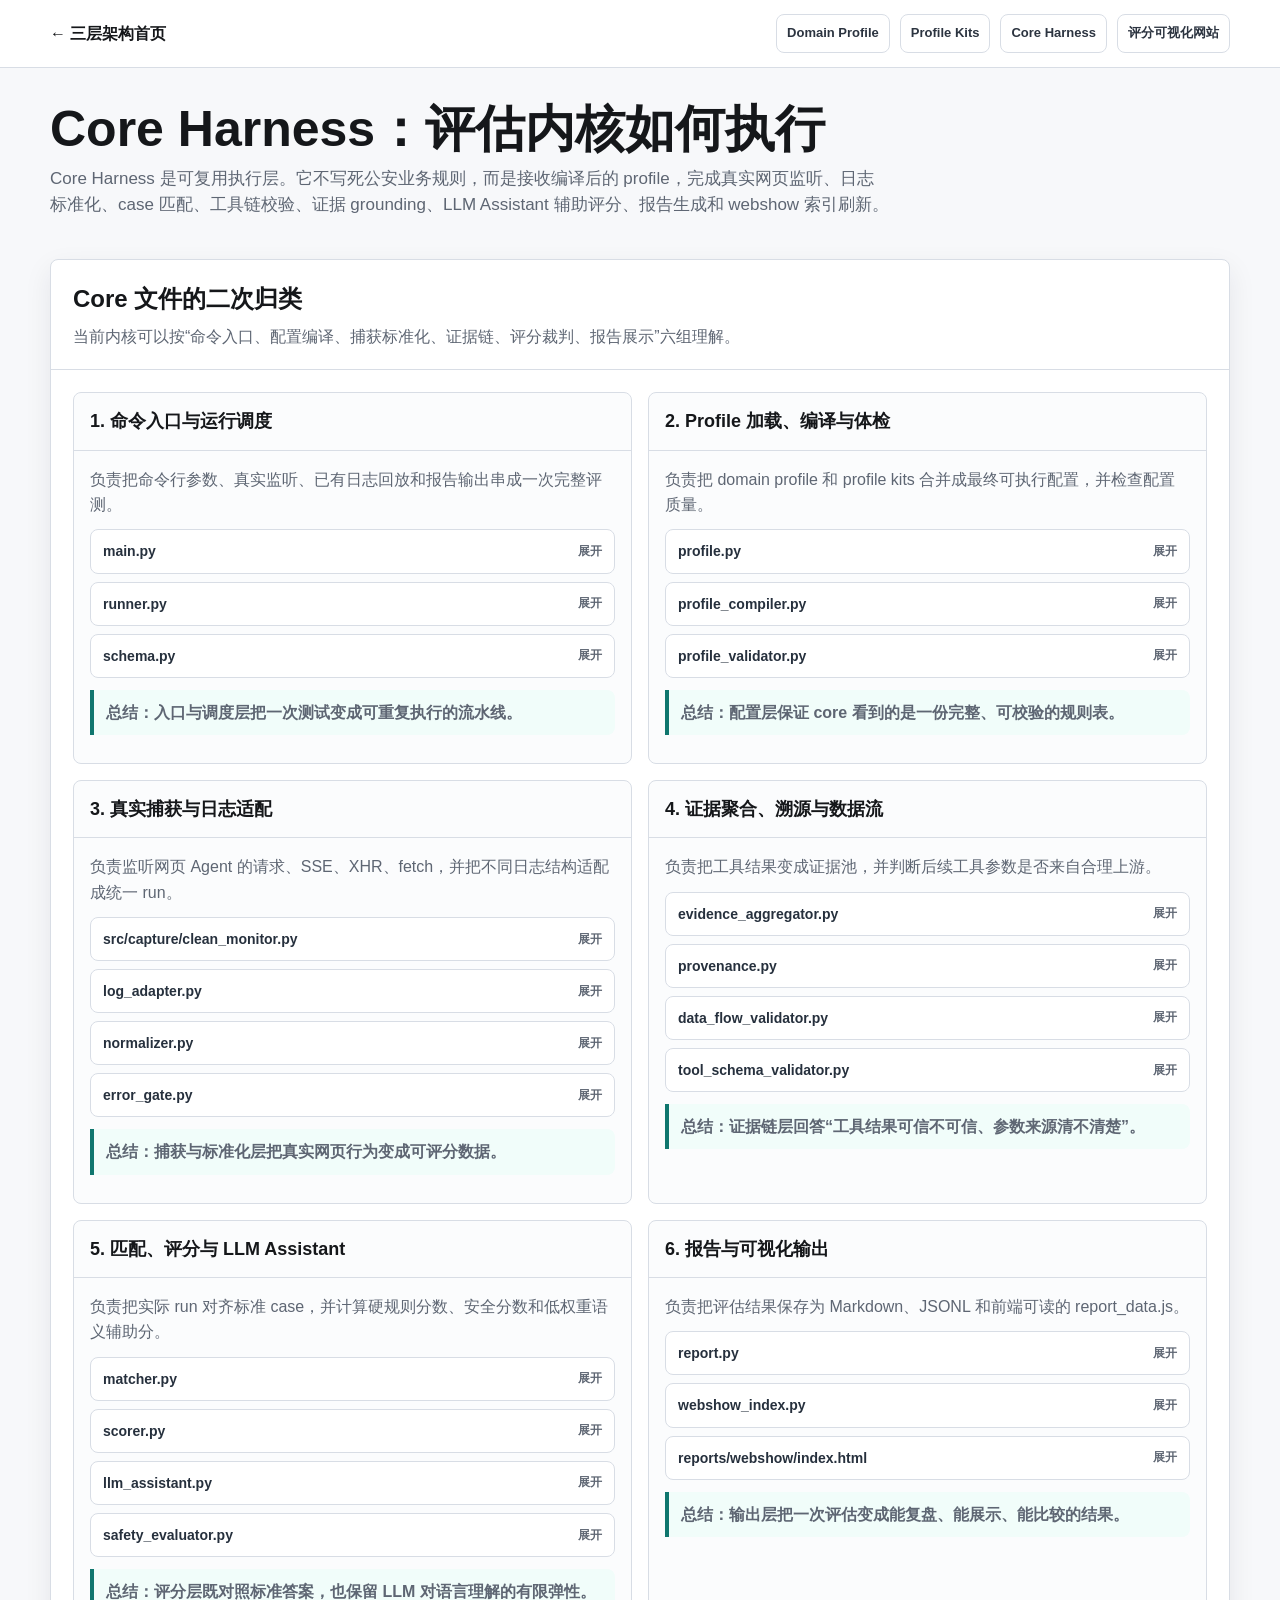
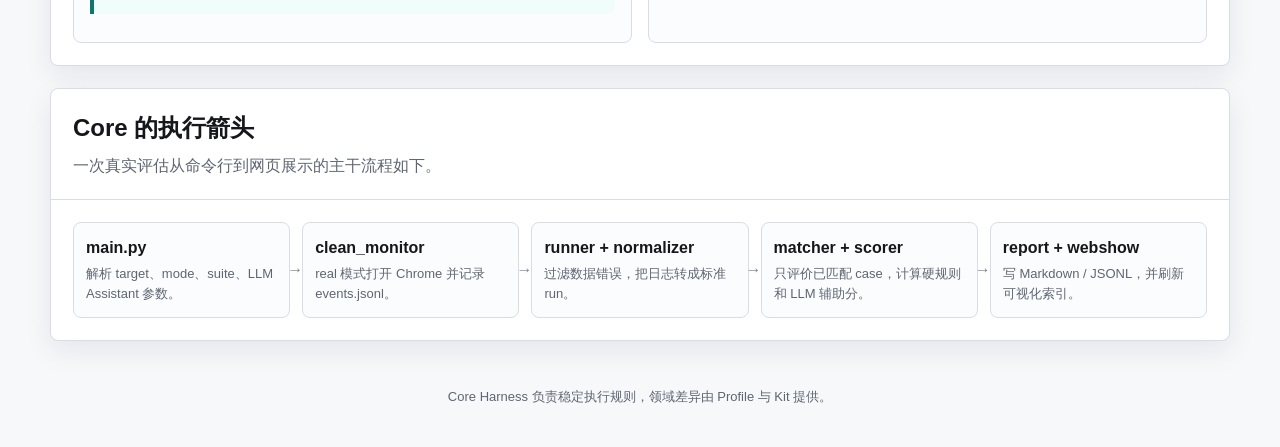
==== docs/project_logic/core-harness.html @ ea965fe9 "Move public site to docs for GitHub Pages" ====
<!doctype html>
<html lang="zh-CN">
<head>
  <meta charset="utf-8" />
  <meta name="viewport" content="width=device-width, initial-scale=1" />
  <title>Core Harness Details</title>
  <link rel="stylesheet" href="detail.css" />
</head>
<body>
  <header>
    <div class="shell nav">
      <a class="brand" href="index.html">← 三层架构首页</a>
      <nav class="links">
        <a href="domain-profile.html">Domain Profile</a>
        <a href="profile-kits.html">Profile Kits</a>
        <a href="core-harness.html">Core Harness</a>
        <a href="../webshow/index.html">评分可视化网站</a>
      </nav>
    </div>
  </header>

  <main class="shell">
    <div class="hero">
      <h1>Core Harness：评估内核如何执行</h1>
      <p class="lead">Core Harness 是可复用执行层。它不写死公安业务规则，而是接收编译后的 profile，完成真实网页监听、日志标准化、case 匹配、工具链校验、证据 grounding、LLM Assistant 辅助评分、报告生成和 webshow 索引刷新。</p>
    </div>

    <section>
      <div class="section-head">
        <h2>Core 文件的二次归类</h2>
        <p>当前内核可以按“命令入口、配置编译、捕获标准化、证据链、评分裁判、报告展示”六组理解。</p>
      </div>
      <div class="content category-grid">
        <div class="category">
          <h3>1. 命令入口与运行调度</h3>
          <div class="category-body">
            <p>负责把命令行参数、真实监听、已有日志回放和报告输出串成一次完整评测。</p>
            <div class="file-list">
              <details class="file-detail">
                <summary>main.py</summary>
                <div>
                  <p>命令入口，支持 <code>--target &lt;profile&gt;.&lt;mode&gt;.&lt;suite&gt;</code> 快速切换场景、运行模式和测试集；真实模式会先打开浏览器监听，再进入评估。</p>
                  <pre><code>parser.add_argument("--target", default="")
parser.add_argument("--mode", choices=["mock", "events", "real"], default="mock")
_apply_target(args)</code></pre>
                  <p class="summary-line">总结：它让不同 Agent / 不同场景可以通过一个参数切换。</p>
                </div>
              </details>
              <details class="file-detail">
                <summary>runner.py</summary>
                <div>
                  <p>评估总调度器，执行错误闸门、加载 case、标准化日志、匹配 run、调用 LLM Assistant、打分并写出报告；未匹配到真实运行的 case 会被跳过。</p>
                  <pre><code>matched_run = match_case_to_run(case, runs)
if matched_run is None:
    continue
result = score_case(case, matched_run, profile=profile, llm_assistant=judge)</code></pre>
                  <p class="summary-line">总结：它只评价真正跑过的任务，避免“未跑 case”污染报告。</p>
                </div>
              </details>
              <details class="file-detail">
                <summary>schema.py</summary>
                <div>
                  <p>定义核心评分结果对象和 schema 名称，是 JSONL、Markdown 与 webshow 之间共享的数据形状。</p>
                  <pre><code>@dataclass
class ScoreResult:
    case_id: str
    run_id: str | None
    dimension_scores: dict[str, int]</code></pre>
                  <p class="summary-line">总结：它让所有评估产物有统一骨架。</p>
                </div>
              </details>
            </div>
            <p class="summary-line">总结：入口与调度层把一次测试变成可重复执行的流水线。</p>
          </div>
        </div>

        <div class="category">
          <h3>2. Profile 加载、编译与体检</h3>
          <div class="category-body">
            <p>负责把 domain profile 和 profile kits 合并成最终可执行配置，并检查配置质量。</p>
            <div class="file-list">
              <details class="file-detail">
                <summary>profile.py</summary>
                <div>
                  <p>读取领域入口文件，加载各个 JSON 配置，调用编译器合并 kit，并生成工具别名和 skill map。</p>
                  <pre><code>profile = compile_profile(raw_profile, sections=sections, kit_dir=PROFILE_KIT_DIR)
profile["tool_aliases"] = _build_tool_aliases(profile)
profile["skill_map"] = _build_skill_map(profile)</code></pre>
                  <p class="summary-line">总结：它是 profile 进入内核的总入口。</p>
                </div>
              </details>
              <details class="file-detail">
                <summary>profile_compiler.py</summary>
                <div>
                  <p>按 <code>uses</code> 加载多个 kit，深度合并默认值和领域覆盖，并展开工具 archetype 与参数 fragment。</p>
                  <pre><code>for kit_ref in _kit_refs(profile):
    compiled = _deep_merge(compiled, _kit_payload(kit))
compiled = _expand_tool_registry(compiled)</code></pre>
                  <p class="summary-line">总结：它把“通用模板 + 领域差异”编成一份规则。</p>
                </div>
              </details>
              <details class="file-detail">
                <summary>profile_validator.py</summary>
                <div>
                  <p>校验 profile 是否缺少工具名、log adapter、evidence aggregator、response claim、安全策略和 case 引用。</p>
                  <pre><code>_validate_tools(tools, errors)
_validate_evidence_aggregator(normalizer_map.get("evidence_aggregator") or {}, warnings)
_validate_cases(cases, tool_names, meta_tools, warnings)</code></pre>
                  <p class="summary-line">总结：它在评分前先做配置体检，减少隐性错配。</p>
                </div>
              </details>
            </div>
            <p class="summary-line">总结：配置层保证 core 看到的是一份完整、可校验的规则表。</p>
          </div>
        </div>

        <div class="category">
          <h3>3. 真实捕获与日志适配</h3>
          <div class="category-body">
            <p>负责监听网页 Agent 的请求、SSE、XHR、fetch，并把不同日志结构适配成统一 run。</p>
            <div class="file-list">
              <details class="file-detail">
                <summary>src/capture/clean_monitor.py</summary>
                <div>
                  <p>用 Playwright 打开独立 Chrome，捕获相关 URL 的请求、响应元数据、SSE 消息和分页结果摘要；不会记录认证头和 cookie。</p>
                  <pre><code>context.expose_function("__agentEvalEmit", emit)
context.add_init_script(_fetch_capture_script(...))
events.write(event)</code></pre>
                  <p class="summary-line">总结：它把真实网页交互保存为可复盘的 events.jsonl。</p>
                </div>
              </details>
              <details class="file-detail">
                <summary>log_adapter.py</summary>
                <div>
                  <p>根据 <code>normalizer_map.log_adapter</code> 读取 request、message、tool trace、final response 和 usage；适配层来自配置，不依赖具体网站硬编码。</p>
                  <pre><code>if kind in set(adapter.get("message_event_kinds") or []):
    current["messages"].append(_get_path(event, adapter.get("message_data_path") or ["data"]))</code></pre>
                  <p class="summary-line">总结：它让“不同网站日志格式”可以通过 profile 适配。</p>
                </div>
              </details>
              <details class="file-detail">
                <summary>normalizer.py</summary>
                <div>
                  <p>把 raw events 分组成 run，并生成 observed：任务理解、显式计划、skill 链、工具链、工具结果、证据、最终回答和安全标志。</p>
                  <pre><code>observed = {
  "task_understanding": _infer_task_understanding(task, tool_items, config),
  "explicit_plan": _extract_explicit_plan(tool_items),
  "oracle_evidence": aggregate_evidence(evidence_summaries, config),
}</code></pre>
                  <p class="summary-line">总结：它把嘈杂日志翻译成评分器可读的标准结构。</p>
                </div>
              </details>
              <details class="file-detail">
                <summary>error_gate.py</summary>
                <div>
                  <p>在生成报告前识别数据源错误和不可评价 run。若只有 data error 且没有可评价输出，则中止报告；若刷新或重试后恢复，则保留恢复后的 run。</p>
                  <pre><code>runs, trace, skipped_error_check = filter_evaluable_runs(runs, trace)
if raw_error_check.has_error and not runs:
    raise AgentDataError(raw_error_check)</code></pre>
                  <p class="summary-line">总结：它避免系统数据异常被误评为 Agent 能力问题。</p>
                </div>
              </details>
            </div>
            <p class="summary-line">总结：捕获与标准化层把真实网页行为变成可评分数据。</p>
          </div>
        </div>

        <div class="category">
          <h3>4. 证据聚合、溯源与数据流</h3>
          <div class="category-body">
            <p>负责把工具结果变成证据池，并判断后续工具参数是否来自合理上游。</p>
            <div class="file-list">
              <details class="file-detail">
                <summary>evidence_aggregator.py</summary>
                <div>
                  <p>聚合分页检索结果，输出全局统计、已观察页、覆盖率、分数统计、地点/分组统计和 sample summary；当前 grounding 按观察到的分页结果集合聚合。</p>
                  <pre><code>all_items = [item for summary in sets for item in summary.get("items") or []]
coverage_ratio = round(observed_count / total_count, 4)
sample_items = _sample_items_for_report(all_items, rules)</code></pre>
                  <p class="summary-line">总结：它把一页页结果压成可审计的 evidence set。</p>
                </div>
              </details>
              <details class="file-detail">
                <summary>provenance.py</summary>
                <div>
                  <p>给每次工具输出创建 result_key，并按 registry 规则把后续参数连接到上游结果，形成显式或推断的数据来源边。</p>
                  <pre><code>result_index = _build_result_index(tool_results)
_add_edge(call, edges, rule, source_key, source, "inferred_by_value", matched=True, value=value)</code></pre>
                  <p class="summary-line">总结：它记录“参数从哪里来”。</p>
                </div>
              </details>
              <details class="file-detail">
                <summary>data_flow_validator.py</summary>
                <div>
                  <p>读取 tool_registry 中的数据流规则，优先检查 provenance 边；没有边时才回退到值匹配，判断流程是否合理。</p>
                  <pre><code>source = _arg_source(call, rule.get("arg_name"))
ok = source.get("matched") is True and source.get("source_tool") == rule.get("source_tool")</code></pre>
                  <p class="summary-line">总结：它把来源档案变成数据流分数。</p>
                </div>
              </details>
              <details class="file-detail">
                <summary>tool_schema_validator.py</summary>
                <div>
                  <p>用 tool_registry 检查工具是否存在、参数是否必填、枚举值是否合法、成对参数是否齐全，以及禁止工具是否被调用。</p>
                  <pre><code>for arg in required_args:
    if arg not in args:
        failures.append("missing_required_arg")</code></pre>
                  <p class="summary-line">总结：它检查 Agent 有没有正确使用工具接口。</p>
                </div>
              </details>
            </div>
            <p class="summary-line">总结：证据链层回答“工具结果可信不可信、参数来源清不清楚”。</p>
          </div>
        </div>

        <div class="category">
          <h3>5. 匹配、评分与 LLM Assistant</h3>
          <div class="category-body">
            <p>负责把实际 run 对齐标准 case，并计算硬规则分数、安全分数和低权重语义辅助分。</p>
            <div class="file-list">
              <details class="file-detail">
                <summary>matcher.py</summary>
                <div>
                  <p>根据 case 的 match 规则、用户原始问题、normalized understanding 和最终回答，选择最合适的 run。</p>
                  <pre><code>final_text = ((observed.get("final_response") or {}).get("text") or "")
haystack = f"{run.get('user_task')} {final_text}"</code></pre>
                  <p class="summary-line">总结：它决定“这次真实任务该对照哪个标准答案”。</p>
                </div>
              </details>
              <details class="file-detail">
                <summary>scorer.py</summary>
                <div>
                  <p>计算 task_understanding、planning、skill、tool、arguments、data_flow、grounding、response_quality、safety 等维度，并按 profile 权重加权。</p>
                  <pre><code>score = round(sum(dimensions[key] * weights[key] for key in dimensions))
passed = score >= get_pass_threshold(profile) and (not failures or not _fail_on_any_failure(profile))</code></pre>
                  <p class="summary-line">总结：它把实际表现压缩成可解释的总分和 pass/fail。</p>
                </div>
              </details>
              <details class="file-detail">
                <summary>llm_assistant.py</summary>
                <div>
                  <p>通过 OpenAI-compatible API 提供两个模块：judge 只参与 task_understanding 和 planning，summary 只生成扣分一句话，不改变硬规则结果。</p>
                  <pre><code>JUDGED_DIMENSIONS = ["task_understanding", "planning"]
"planning": "Score only observed_explicit_plan_raw against expected_plan."</code></pre>
                  <p class="summary-line">总结：它增强语义容错，但不替代工具链和证据硬评估。</p>
                </div>
              </details>
              <details class="file-detail">
                <summary>safety_evaluator.py</summary>
                <div>
                  <p>执行 safety_policy 中的风险检测、回答标志、禁止项和关键失败映射，让通用安全协议与领域安全要求分离。</p>
                  <pre><code>text = (((observed.get("final_response") or {}).get("text")) or "")
policy = ((profile or {}).get("safety_policy") or {})</code></pre>
                  <p class="summary-line">总结：它把安全边界从硬编码迁移到配置策略。</p>
                </div>
              </details>
            </div>
            <p class="summary-line">总结：评分层既对照标准答案，也保留 LLM 对语言理解的有限弹性。</p>
          </div>
        </div>

        <div class="category">
          <h3>6. 报告与可视化输出</h3>
          <div class="category-body">
            <p>负责把评估结果保存为 Markdown、JSONL 和前端可读的 report_data.js。</p>
            <div class="file-list">
              <details class="file-detail">
                <summary>report.py</summary>
                <div>
                  <p>生成 Markdown 报告，只展示已观察到的 case；报告包含实验快照、LLM Assistant 状态、权重、维度分、扣分项、证据矩阵和最终回答。</p>
                  <pre><code>observed_results = [result for result in results if _is_observed_result(result)]
f"- Cases: {len(observed_results)}"</code></pre>
                  <p class="summary-line">总结：它让报告聚焦真实跑过的任务。</p>
                </div>
              </details>
              <details class="file-detail">
                <summary>webshow_index.py</summary>
                <div>
                  <p>扫描 <code>reports/markdown</code>，过滤未跑 case，生成 <code>reports/webshow/report_data.js</code>，让网页下拉自动更新。</p>
                  <pre><code>rows = _observed_rows(_read_jsonl(path))
if not rows:
    continue</code></pre>
                  <p class="summary-line">总结：它让新报告自动进入评分可视化网页。</p>
                </div>
              </details>
              <details class="file-detail">
                <summary>reports/webshow/index.html</summary>
                <div>
                  <p>本地可视化报告页，读取 report_data.js 或用户上传的报告文件，突出显示总分、通过率、维度条和扣分明细。</p>
                  <pre><code>const cases = (data.cases || []).filter(isObservedCase);
const average = avg(cases.map(item => Number(item.score || 0)));</code></pre>
                  <p class="summary-line">总结：它把评估产物转成更适合汇报的视觉面板。</p>
                </div>
              </details>
            </div>
            <p class="summary-line">总结：输出层把一次评估变成能复盘、能展示、能比较的结果。</p>
          </div>
        </div>
      </div>
    </section>

    <section>
      <div class="section-head">
        <h2>Core 的执行箭头</h2>
        <p>一次真实评估从命令行到网页展示的主干流程如下。</p>
      </div>
      <div class="content arrow-flow">
        <div class="flow-node"><b>main.py</b><span>解析 target、mode、suite、LLM Assistant 参数。</span></div>
        <div class="flow-node"><b>clean_monitor</b><span>real 模式打开 Chrome 并记录 events.jsonl。</span></div>
        <div class="flow-node"><b>runner + normalizer</b><span>过滤数据错误，把日志转成标准 run。</span></div>
        <div class="flow-node"><b>matcher + scorer</b><span>只评价已匹配 case，计算硬规则和 LLM 辅助分。</span></div>
        <div class="flow-node"><b>report + webshow</b><span>写 Markdown / JSONL，并刷新可视化索引。</span></div>
      </div>
    </section>
  </main>
  <footer>Core Harness 负责稳定执行规则，领域差异由 Profile 与 Kit 提供。</footer>
</body>
</html>
---- docs/project_logic/detail.css ----
:root {
  --ink: #15171a;
  --muted: #5e6673;
  --line: #d8dde5;
  --paper: #f7f8fa;
  --white: #ffffff;
  --blue: #2563eb;
  --teal: #0f766e;
  --amber: #a15c07;
  --red: #b42318;
  --shadow: 0 10px 28px rgba(22, 28, 45, 0.08);
}

* { box-sizing: border-box; }

body {
  margin: 0;
  color: var(--ink);
  background: var(--paper);
  font-family: -apple-system, BlinkMacSystemFont, "Segoe UI", "PingFang SC", "Microsoft YaHei", sans-serif;
  line-height: 1.58;
}

a { color: inherit; }

.shell {
  width: min(1180px, calc(100% - 32px));
  margin: 0 auto;
}

header {
  position: sticky;
  top: 0;
  z-index: 5;
  background: rgba(255, 255, 255, 0.94);
  border-bottom: 1px solid var(--line);
  backdrop-filter: blur(12px);
}

.nav {
  display: flex;
  justify-content: space-between;
  align-items: center;
  gap: 16px;
  padding: 14px 0;
}

.brand {
  font-weight: 850;
  text-decoration: none;
}

.links {
  display: flex;
  flex-wrap: wrap;
  gap: 10px;
}

.links a {
  padding: 8px 10px;
  border: 1px solid var(--line);
  border-radius: 8px;
  background: white;
  text-decoration: none;
  color: #2c3440;
  font-size: 13px;
  font-weight: 650;
}

.hero {
  padding: 34px 0 18px;
}

h1 {
  margin: 0 0 10px;
  font-size: clamp(30px, 4vw, 50px);
  line-height: 1.08;
  letter-spacing: 0;
}

.lead {
  max-width: 840px;
  margin: 0;
  color: var(--muted);
  font-size: 17px;
}

section {
  margin: 22px 0;
  background: var(--white);
  border: 1px solid var(--line);
  border-radius: 8px;
  box-shadow: var(--shadow);
  overflow: hidden;
}

.section-head {
  padding: 20px 22px;
  border-bottom: 1px solid var(--line);
}

h2 {
  margin: 0;
  font-size: 24px;
  letter-spacing: 0;
}

.section-head p {
  margin: 6px 0 0;
  color: var(--muted);
}

.content { padding: 22px; }

.category-grid {
  display: grid;
  grid-template-columns: repeat(2, minmax(0, 1fr));
  gap: 16px;
}

.category {
  border: 1px solid var(--line);
  border-radius: 8px;
  background: #fbfcfd;
  overflow: hidden;
}

.category h3 {
  margin: 0;
  padding: 14px 16px;
  border-bottom: 1px solid var(--line);
  font-size: 18px;
}

.category-body {
  padding: 16px;
}

.category-body p {
  margin: 0 0 12px;
  color: var(--muted);
}

.file-list {
  display: grid;
  gap: 8px;
  margin: 0 0 12px;
  padding: 0;
  list-style: none;
}

.file-list li,
.file-detail {
  padding: 9px 10px;
  border: 1px solid var(--line);
  border-radius: 8px;
  background: white;
  color: #26303d;
  font-size: 14px;
}

.file-detail {
  padding: 0;
  overflow: hidden;
}

.file-detail summary {
  cursor: pointer;
  list-style: none;
  padding: 10px 12px;
  font-weight: 760;
  display: flex;
  align-items: center;
  justify-content: space-between;
  gap: 12px;
}

.file-detail summary::-webkit-details-marker { display: none; }

.file-detail summary::after {
  content: "展开";
  color: var(--muted);
  font-size: 12px;
  font-weight: 650;
}

.file-detail[open] summary::after {
  content: "收起";
}

.file-detail div {
  border-top: 1px solid var(--line);
  padding: 10px 12px 12px;
  color: var(--muted);
  background: #fbfcfd;
}

.file-detail p {
  margin: 0 0 8px;
}

.file-detail code {
  display: inline-block;
  max-width: 100%;
  padding: 2px 5px;
  border-radius: 6px;
  background: #eef2f7;
  color: #1f2937;
  white-space: normal;
}

.file-detail pre {
  margin: 8px 0;
}

.file-detail pre code {
  display: block;
  padding: 0;
  border-radius: 0;
  background: transparent;
  color: inherit;
  white-space: pre;
}

.file-detail .summary-line {
  margin-top: 8px;
  font-size: 13px;
}

.arrow-flow {
  display: grid;
  grid-template-columns: repeat(5, minmax(0, 1fr));
  gap: 12px;
  align-items: stretch;
}

.flow-node {
  min-height: 92px;
  position: relative;
  border: 1px solid var(--line);
  border-radius: 8px;
  padding: 12px;
  background: #fbfcfd;
}

.flow-node:not(:last-child)::after {
  content: "→";
  position: absolute;
  right: -14px;
  top: 50%;
  transform: translateY(-50%);
  color: #7a8594;
  font-weight: 900;
  z-index: 2;
}

.flow-node b {
  display: block;
  margin-bottom: 4px;
}

.flow-node span {
  display: block;
  color: var(--muted);
  font-size: 13px;
}

pre {
  margin: 12px 0;
  padding: 13px 14px;
  border-radius: 8px;
  background: #15171a;
  color: #f7fafc;
  overflow: auto;
  font-size: 12.5px;
  line-height: 1.55;
}

code {
  font-family: ui-monospace, SFMono-Regular, Menlo, Consolas, "Liberation Mono", monospace;
}

.summary-line {
  margin: 10px 0 0;
  padding: 10px 12px;
  border-left: 4px solid var(--teal);
  background: #f1fdfa;
  border-radius: 0 8px 8px 0;
  color: #134e4a;
  font-weight: 650;
}

.pill-row {
  display: flex;
  flex-wrap: wrap;
  gap: 8px;
  margin: 10px 0 0;
}

.pill {
  border: 1px solid var(--line);
  border-radius: 999px;
  padding: 4px 9px;
  font-size: 12px;
  color: #2d3748;
  background: #f8fafc;
}

footer {
  padding: 24px 0 40px;
  color: var(--muted);
  text-align: center;
  font-size: 13px;
}

@media (max-width: 920px) {
  .nav {
    align-items: flex-start;
    flex-direction: column;
  }

  .category-grid,
  .arrow-flow {
    grid-template-columns: 1fr;
  }

  .flow-node:not(:last-child)::after {
    content: "↓";
    right: 50%;
    top: auto;
    bottom: -18px;
    transform: translateX(50%);
  }
}
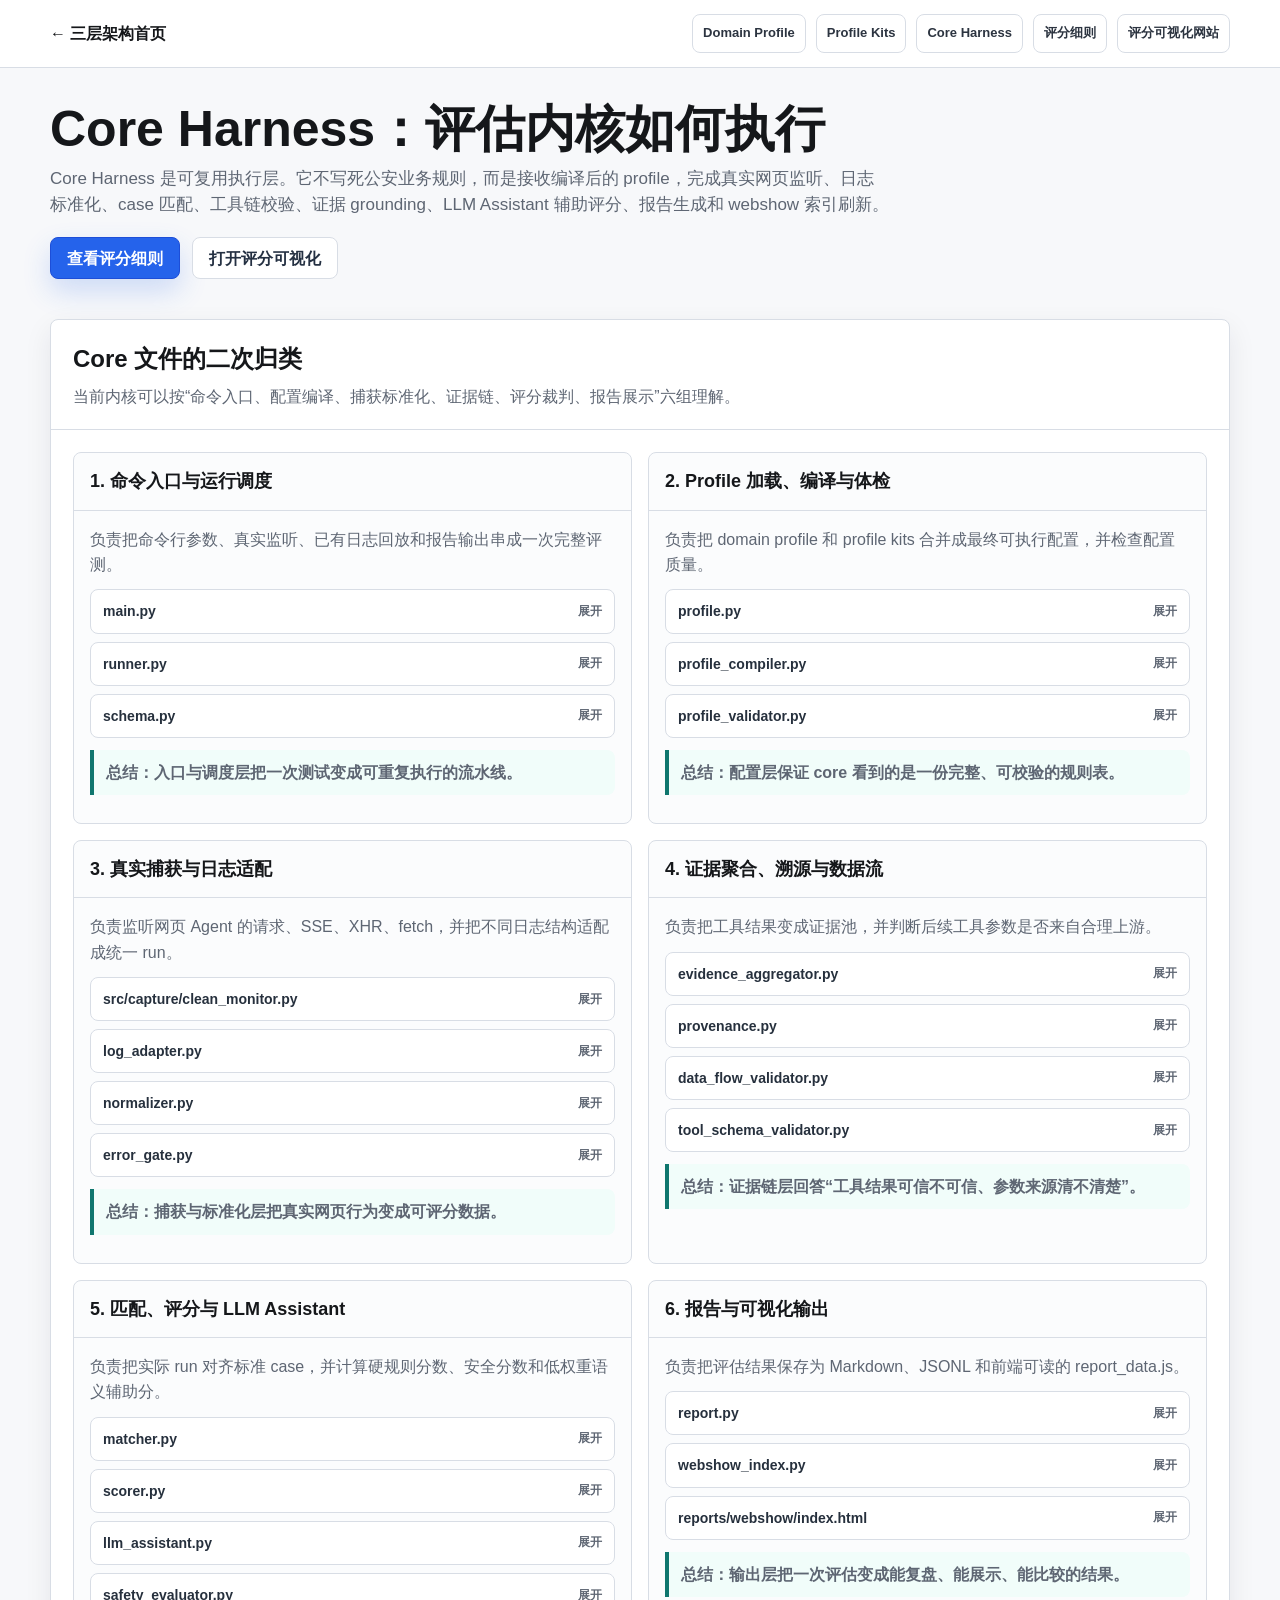
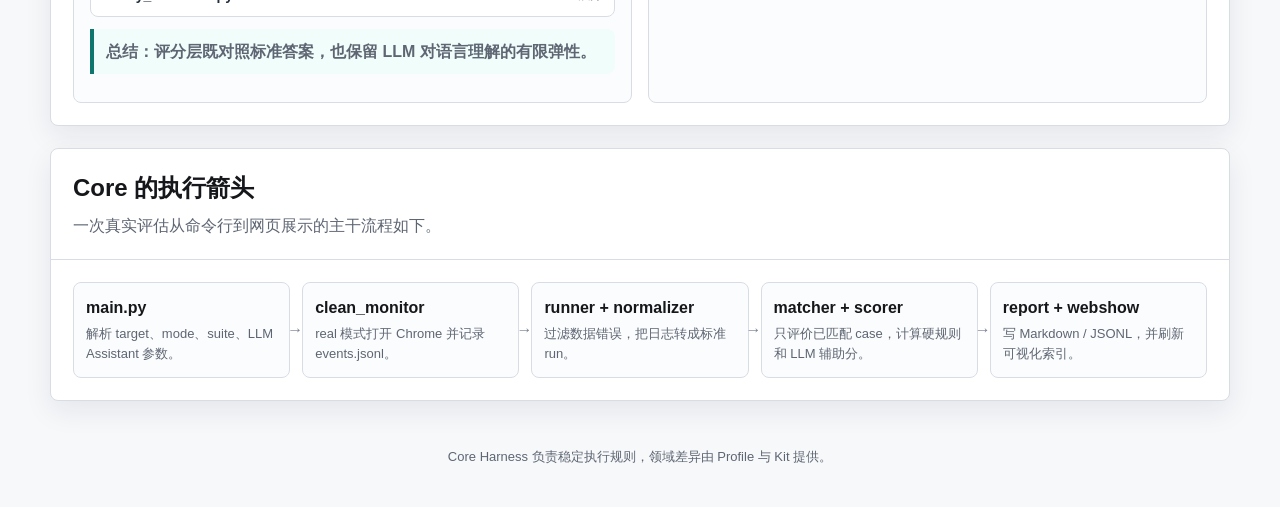
==== commit 64a2c702: "Add scoring details page to public site" ====
--- a/docs/project_logic/core-harness.html
+++ b/docs/project_logic/core-harness.html
@@ -14,6 +14,7 @@
         <a href="domain-profile.html">Domain Profile</a>
         <a href="profile-kits.html">Profile Kits</a>
         <a href="core-harness.html">Core Harness</a>
+        <a href="scoring-details.html">评分细则</a>
         <a href="../webshow/index.html">评分可视化网站</a>
       </nav>
     </div>
@@ -23,6 +24,10 @@
     <div class="hero">
       <h1>Core Harness：评估内核如何执行</h1>
       <p class="lead">Core Harness 是可复用执行层。它不写死公安业务规则，而是接收编译后的 profile，完成真实网页监听、日志标准化、case 匹配、工具链校验、证据 grounding、LLM Assistant 辅助评分、报告生成和 webshow 索引刷新。</p>
+      <div class="hero-actions">
+        <a class="primary-action" href="scoring-details.html">查看评分细则</a>
+        <a class="secondary-action" href="../webshow/index.html">打开评分可视化</a>
+      </div>
     </div>
 
     <section>
--- a/docs/project_logic/detail.css
+++ b/docs/project_logic/detail.css
@@ -85,6 +85,38 @@
   font-size: 17px;
 }
 
+.hero-actions {
+  display: flex;
+  flex-wrap: wrap;
+  gap: 12px;
+  margin-top: 18px;
+}
+
+.primary-action,
+.secondary-action {
+  display: inline-flex;
+  align-items: center;
+  justify-content: center;
+  min-height: 42px;
+  padding: 0 16px;
+  border-radius: 8px;
+  text-decoration: none;
+  font-weight: 820;
+}
+
+.primary-action {
+  border: 1px solid #1d4ed8;
+  background: var(--blue);
+  color: white;
+  box-shadow: 0 12px 28px rgba(37, 99, 235, 0.2);
+}
+
+.secondary-action {
+  border: 1px solid var(--line);
+  background: white;
+  color: #243042;
+}
+
 section {
   margin: 22px 0;
   background: var(--white);
@@ -111,6 +143,84 @@
 }
 
 .content { padding: 22px; }
+
+.formula {
+  display: grid;
+  gap: 10px;
+  padding: 16px;
+  border: 1px solid var(--line);
+  border-radius: 8px;
+  background: #f8fbff;
+}
+
+.formula p {
+  margin: 0;
+  color: var(--muted);
+}
+
+.formula code {
+  display: block;
+  overflow-x: auto;
+  padding: 12px;
+  border-radius: 8px;
+  background: #eef4ff;
+  color: #172554;
+}
+
+.metric-grid {
+  display: grid;
+  grid-template-columns: repeat(2, minmax(0, 1fr));
+  gap: 14px;
+}
+
+.metric-card {
+  border: 1px solid var(--line);
+  border-radius: 8px;
+  background: #fbfcfd;
+  padding: 16px;
+}
+
+.metric-head {
+  display: flex;
+  align-items: start;
+  justify-content: space-between;
+  gap: 12px;
+  margin-bottom: 10px;
+}
+
+.metric-head h3 {
+  margin: 0;
+  font-size: 18px;
+}
+
+.weight {
+  flex: 0 0 auto;
+  padding: 4px 8px;
+  border: 1px solid var(--line);
+  border-radius: 999px;
+  background: white;
+  color: #26303d;
+  font-size: 12px;
+  font-weight: 800;
+}
+
+.metric-card p {
+  margin: 0 0 8px;
+  color: var(--muted);
+}
+
+.metric-card b {
+  color: #1f2937;
+}
+
+.example {
+  margin-top: 10px;
+  padding: 10px 12px;
+  border-left: 4px solid var(--amber);
+  border-radius: 0 8px 8px 0;
+  background: #fff8ec;
+  color: #563300;
+}
 
 .category-grid {
   display: grid;
@@ -320,7 +430,8 @@
   }
 
   .category-grid,
-  .arrow-flow {
+  .arrow-flow,
+  .metric-grid {
     grid-template-columns: 1fr;
   }
 
